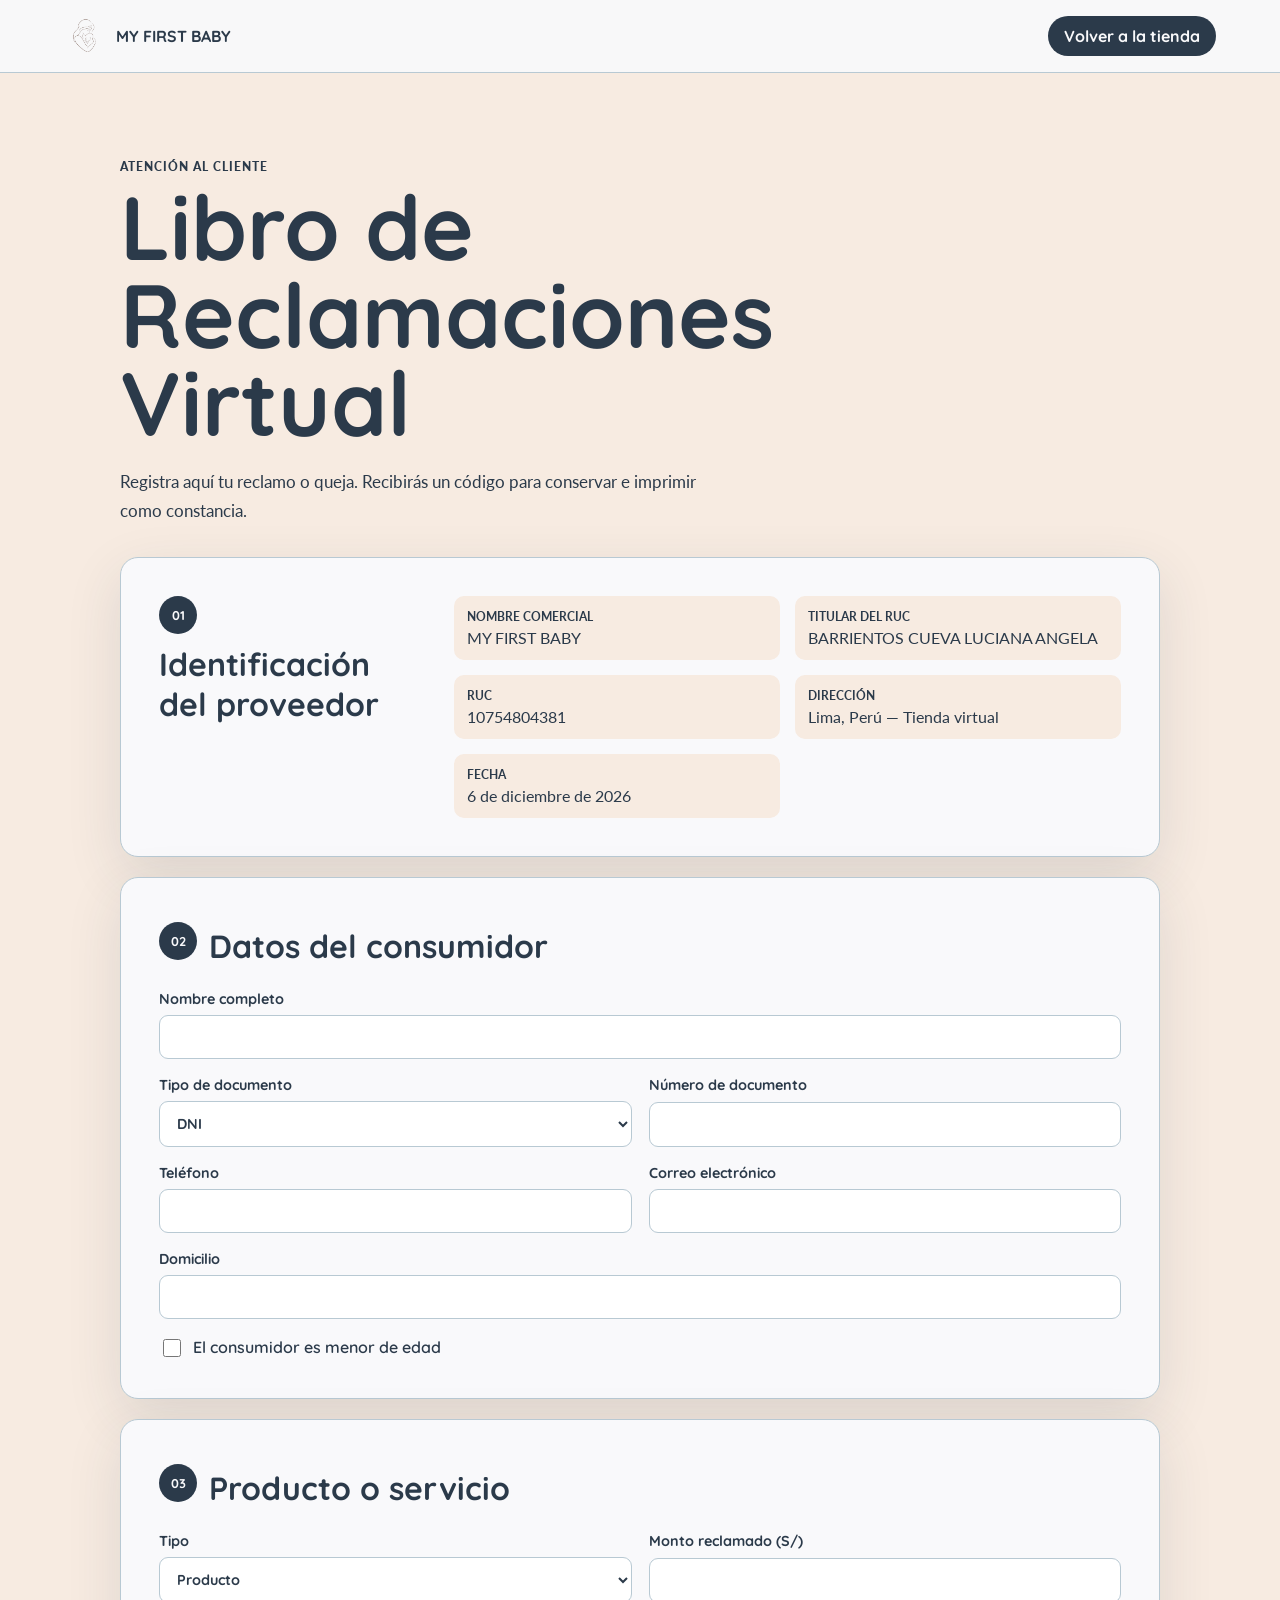
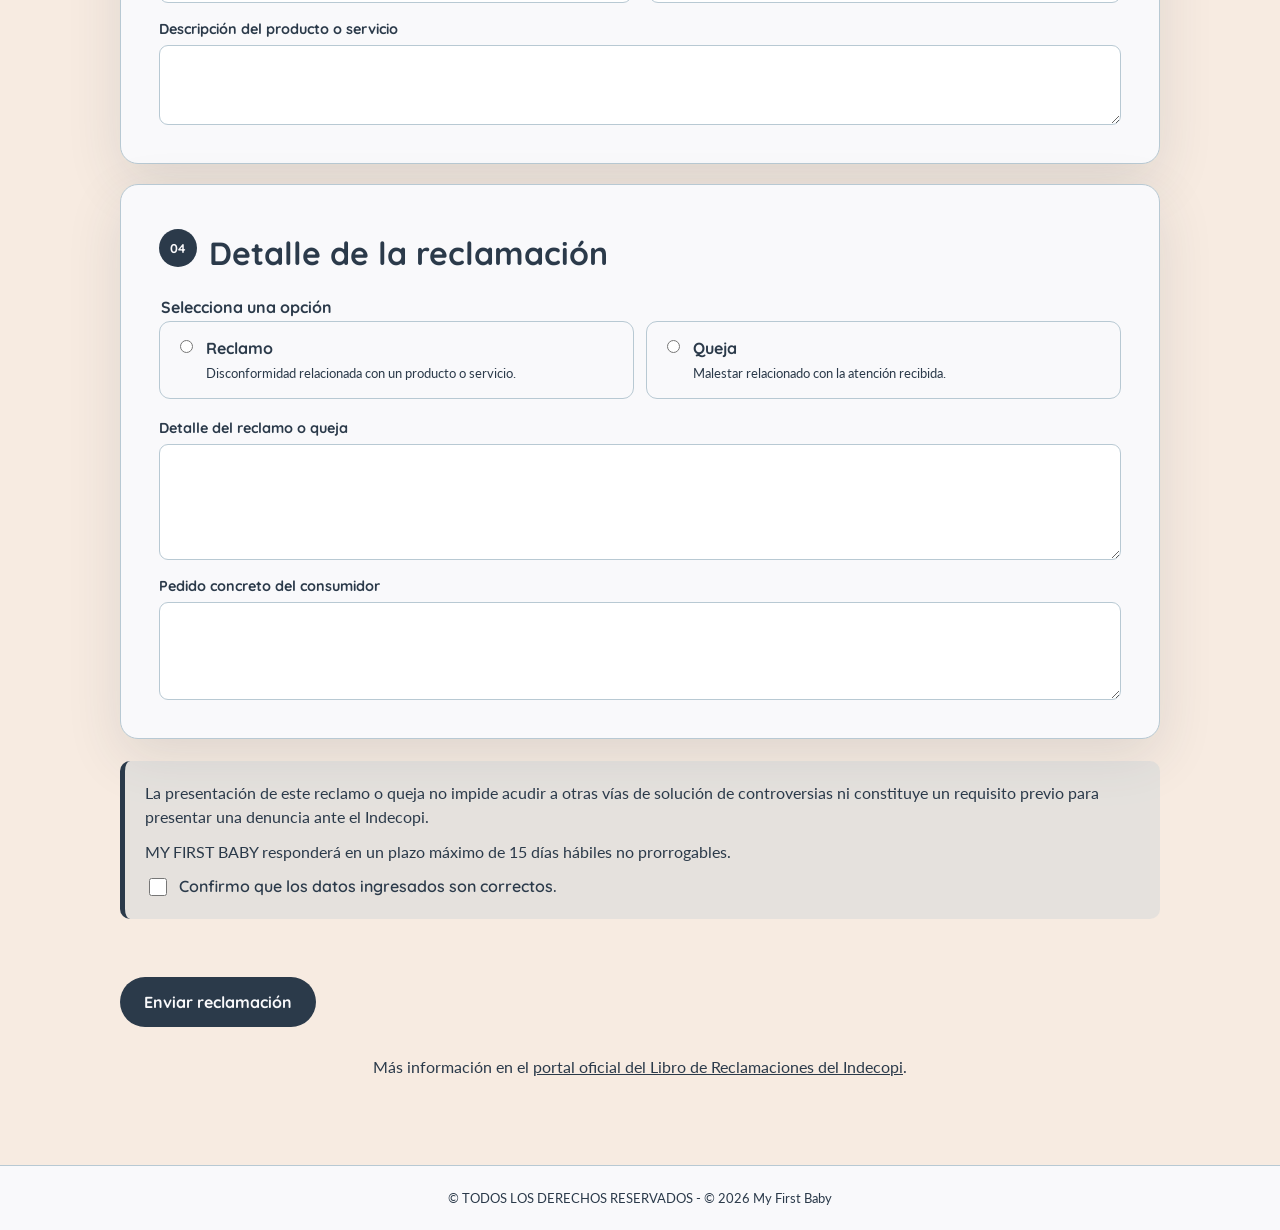
==== reclamaciones/index.html @ b9f46ca5 "Agrega Libro de Reclamaciones virtual" ====
<!DOCTYPE html>
<html lang="es">
  <head>
    <meta charset="UTF-8" />
    <meta name="viewport" content="width=device-width, initial-scale=1.0" />
    <meta name="description" content="Libro de Reclamaciones Virtual de MY FIRST BABY." />
    <title>Libro de Reclamaciones | MY FIRST BABY</title>
    <link rel="canonical" href="https://myfirstbabyshop.com/reclamaciones/" />
    <link rel="icon" type="image/png" href="../assets/logo-my-first-baby-sin-fondo.png" />
    <link rel="preconnect" href="https://fonts.googleapis.com" />
    <link rel="preconnect" href="https://fonts.gstatic.com" crossorigin />
    <link href="https://fonts.googleapis.com/css2?family=Lato:wght@400;700;900&family=Quicksand:wght@500;600;700&display=swap" rel="stylesheet" />
    <link rel="stylesheet" href="styles.css?v=20260911-1" />
  </head>
  <body>
    <header class="claims-header">
      <a href="/" class="claims-brand" aria-label="Volver a MY FIRST BABY">
        <img src="../assets/logo-my-first-baby-sin-fondo.png" alt="" />
        <span>MY FIRST BABY</span>
      </a>
      <a class="back-link" href="/">Volver a la tienda</a>
    </header>

    <main class="claims-main">
      <section class="claims-intro">
        <p class="eyebrow">Atenci&oacute;n al cliente</p>
        <h1>Libro de Reclamaciones Virtual</h1>
        <p>Registra aqu&iacute; tu reclamo o queja. Recibir&aacute;s un c&oacute;digo para conservar e imprimir como constancia.</p>
      </section>

      <section class="provider-card" aria-labelledby="providerTitle">
        <div>
          <p class="section-number">01</p>
          <h2 id="providerTitle">Identificaci&oacute;n del proveedor</h2>
        </div>
        <dl>
          <div><dt>Nombre comercial</dt><dd>MY FIRST BABY</dd></div>
          <div><dt>Titular del RUC</dt><dd>BARRIENTOS CUEVA LUCIANA ANGELA</dd></div>
          <div><dt>RUC</dt><dd>10754804381</dd></div>
          <div><dt>Direcci&oacute;n</dt><dd>Lima, Per&uacute; &mdash; Tienda virtual</dd></div>
          <div><dt>Fecha</dt><dd id="claimDate"></dd></div>
        </dl>
      </section>

      <form class="claims-form" id="claimsForm">
        <section class="form-section" aria-labelledby="consumerTitle">
          <div class="section-heading"><p class="section-number">02</p><h2 id="consumerTitle">Datos del consumidor</h2></div>
          <div class="form-grid">
            <label class="field field-wide">Nombre completo<input name="full_name" type="text" minlength="3" maxlength="120" autocomplete="name" required /></label>
            <label class="field">Tipo de documento<select name="document_type" required><option value="DNI">DNI</option><option value="CE">Carn&eacute; de extranjer&iacute;a</option><option value="Pasaporte">Pasaporte</option></select></label>
            <label class="field">N&uacute;mero de documento<input name="document_number" type="text" minlength="6" maxlength="20" inputmode="numeric" required /></label>
            <label class="field">Tel&eacute;fono<input name="phone" type="tel" minlength="6" maxlength="20" autocomplete="tel" required /></label>
            <label class="field">Correo electr&oacute;nico<input name="email" type="email" minlength="5" maxlength="120" autocomplete="email" required /></label>
            <label class="field field-wide">Domicilio<input name="address" type="text" minlength="3" maxlength="180" autocomplete="street-address" required /></label>
            <label class="check-field field-wide"><input id="isMinor" name="is_minor" type="checkbox" /> El consumidor es menor de edad</label>
            <label class="field field-wide is-hidden" id="representativeField">Nombre del padre, madre o representante<input name="representative_name" type="text" minlength="3" maxlength="120" /></label>
          </div>
        </section>

        <section class="form-section" aria-labelledby="purchaseTitle">
          <div class="section-heading"><p class="section-number">03</p><h2 id="purchaseTitle">Producto o servicio</h2></div>
          <div class="form-grid">
            <label class="field">Tipo<select name="item_type" required><option value="Producto">Producto</option><option value="Servicio">Servicio</option></select></label>
            <label class="field">Monto reclamado (S/)<input name="amount" type="number" min="0" max="999999.99" step="0.01" inputmode="decimal" required /></label>
            <label class="field field-wide">Descripci&oacute;n del producto o servicio<textarea name="item_description" rows="3" minlength="3" maxlength="500" required></textarea></label>
          </div>
        </section>

        <section class="form-section" aria-labelledby="claimTitle">
          <div class="section-heading"><p class="section-number">04</p><h2 id="claimTitle">Detalle de la reclamaci&oacute;n</h2></div>
          <fieldset class="claim-types">
            <legend>Selecciona una opci&oacute;n</legend>
            <label><input type="radio" name="claim_type" value="Reclamo" required /><span><strong>Reclamo</strong>Disconformidad relacionada con un producto o servicio.</span></label>
            <label><input type="radio" name="claim_type" value="Queja" required /><span><strong>Queja</strong>Malestar relacionado con la atenci&oacute;n recibida.</span></label>
          </fieldset>
          <div class="form-grid claim-textareas">
            <label class="field field-wide">Detalle del reclamo o queja<textarea name="detail" rows="5" minlength="3" maxlength="1500" required></textarea></label>
            <label class="field field-wide">Pedido concreto del consumidor<textarea name="request" rows="4" minlength="3" maxlength="1000" required></textarea></label>
          </div>
        </section>

        <section class="legal-note">
          <p>La presentaci&oacute;n de este reclamo o queja no impide acudir a otras v&iacute;as de soluci&oacute;n de controversias ni constituye un requisito previo para presentar una denuncia ante el Indecopi.</p>
          <p>MY FIRST BABY responder&aacute; en un plazo m&aacute;ximo de 15 d&iacute;as h&aacute;biles no prorrogables.</p>
          <label class="check-field"><input name="accepted" type="checkbox" required /> Confirmo que los datos ingresados son correctos.</label>
        </section>

        <p class="form-status" id="formStatus" role="status" aria-live="polite"></p>
        <button class="submit-claim" type="submit">Enviar reclamaci&oacute;n</button>
      </form>

      <section class="claim-confirmation is-hidden" id="claimConfirmation" aria-labelledby="confirmationTitle">
        <div class="confirmation-icon" aria-hidden="true">&#10003;</div>
        <p class="eyebrow">Registro completado</p>
        <h2 id="confirmationTitle">Tu reclamaci&oacute;n fue enviada</h2>
        <p>Guarda este c&oacute;digo para el seguimiento:</p>
        <strong class="tracking-code" id="trackingCode"></strong>
        <dl class="receipt-details" id="receiptDetails"></dl>
        <button class="print-button" id="printClaim" type="button">Imprimir constancia</button>
      </section>

      <p class="indecopi-note">M&aacute;s informaci&oacute;n en el <a href="https://consumidor.gob.pe/libro-de-reclamaciones/" target="_blank" rel="noreferrer">portal oficial del Libro de Reclamaciones del Indecopi</a>.</p>
    </main>

    <footer class="claims-footer">&copy; TODOS LOS DERECHOS RESERVADOS - &copy; 2026 My First Baby</footer>
    <script src="script.js?v=20260911-1"></script>
  </body>
</html>
---- reclamaciones/styles.css ----
:root {
  --navy: #2b3a4a;
  --blue: #b8c9d3;
  --cream: #f7ebe1;
  --white: #f9f9fb;
  --danger: #9b3131;
  --shadow: 0 18px 55px rgba(43, 58, 74, .12);
}

* { box-sizing: border-box; }
html { scroll-behavior: smooth; }
body { margin: 0; background: var(--cream); color: var(--navy); font-family: "Lato", Arial, sans-serif; }
a { color: inherit; }
h1, h2, button, .claims-brand, .section-number, label, legend { font-family: "Quicksand", Arial, sans-serif; }

.claims-header { display: flex; align-items: center; justify-content: space-between; gap: 20px; padding: 15px clamp(18px, 5vw, 70px); border-bottom: 1px solid var(--blue); background: rgba(249, 249, 251, .94); }
.claims-brand { display: inline-flex; align-items: center; gap: 10px; color: var(--navy); font-weight: 700; text-decoration: none; }
.claims-brand img { width: 42px; height: 42px; object-fit: contain; }
.back-link { padding: 10px 16px; border-radius: 999px; background: var(--navy); color: var(--white); font-family: "Quicksand", Arial, sans-serif; font-weight: 700; text-decoration: none; }

.claims-main { width: min(1040px, calc(100% - 32px)); margin: 0 auto; padding: clamp(42px, 7vw, 86px) 0; }
.claims-intro { max-width: 780px; margin-bottom: 32px; }
.eyebrow { margin: 0 0 9px; font-size: .78rem; font-weight: 900; letter-spacing: .08em; text-transform: uppercase; }
.claims-intro h1 { margin: 0; font-size: clamp(2.7rem, 7vw, 5.8rem); line-height: .98; }
.claims-intro > p:last-child { max-width: 62ch; margin: 22px 0 0; font-size: 1.08rem; line-height: 1.65; }

.provider-card, .form-section, .claim-confirmation { margin-bottom: 20px; padding: clamp(22px, 4vw, 38px); border: 1px solid var(--blue); border-radius: 18px; background: var(--white); box-shadow: var(--shadow); }
.provider-card { display: grid; grid-template-columns: minmax(220px, .8fr) 2fr; gap: 28px; }
.section-heading { display: flex; align-items: center; gap: 12px; margin-bottom: 24px; }
.section-number { display: grid; width: 38px; height: 38px; flex: 0 0 auto; place-items: center; margin: 0; border-radius: 50%; background: var(--navy); color: var(--white); font-size: .8rem; font-weight: 700; }
.provider-card h2, .section-heading h2 { margin: 10px 0 0; font-size: clamp(1.4rem, 3vw, 2rem); }
.provider-card dl { display: grid; grid-template-columns: repeat(2, minmax(0, 1fr)); gap: 15px; margin: 0; }
.provider-card dl div { padding: 13px; border-radius: 10px; background: var(--cream); }
dt { margin-bottom: 4px; font-size: .76rem; font-weight: 700; text-transform: uppercase; }
dd { margin: 0; }

.form-grid { display: grid; grid-template-columns: repeat(2, minmax(0, 1fr)); gap: 17px; }
.field { display: grid; gap: 7px; font-size: .9rem; font-weight: 700; }
.field-wide { grid-column: 1 / -1; }
.field input, .field select, .field textarea { width: 100%; border: 1px solid var(--blue); border-radius: 9px; padding: 12px 13px; background: #fff; color: var(--navy); font: inherit; }
.field input:focus, .field select:focus, .field textarea:focus { border-color: var(--navy); outline: 3px solid rgba(184, 201, 211, .48); }
.field textarea { resize: vertical; }
.check-field { display: flex; align-items: flex-start; gap: 9px; font-weight: 600; line-height: 1.45; }
.check-field input { width: 18px; height: 18px; flex: 0 0 auto; accent-color: var(--navy); }
.is-hidden { display: none !important; }

.claim-types { display: grid; grid-template-columns: repeat(2, minmax(0, 1fr)); gap: 12px; margin: 0 0 20px; padding: 0; border: 0; }
.claim-types legend { grid-column: 1 / -1; margin-bottom: 4px; font-weight: 700; }
.claim-types label { display: flex; align-items: flex-start; gap: 10px; padding: 15px; border: 1px solid var(--blue); border-radius: 11px; cursor: pointer; }
.claim-types input { margin-top: 3px; accent-color: var(--navy); }
.claim-types span { display: grid; gap: 4px; font-family: "Lato", Arial, sans-serif; font-size: .84rem; font-weight: 400; line-height: 1.4; }
.claim-types strong { font-family: "Quicksand", Arial, sans-serif; font-size: 1rem; }
.legal-note { margin: 22px 0; padding: 20px; border-left: 5px solid var(--navy); border-radius: 10px; background: rgba(184, 201, 211, .3); }
.legal-note p { margin: 0 0 10px; line-height: 1.55; }
.form-status { min-height: 24px; margin: 12px 0; color: var(--danger); }
.submit-claim, .print-button { min-height: 50px; border: 0; border-radius: 999px; padding: 0 24px; background: var(--navy); color: var(--white); font-size: 1rem; font-weight: 700; cursor: pointer; }
.submit-claim:disabled { opacity: .58; cursor: wait; }

.claim-confirmation { text-align: center; }
.confirmation-icon { display: grid; width: 58px; height: 58px; place-items: center; margin: 0 auto 14px; border-radius: 50%; background: var(--navy); color: var(--white); font-size: 1.8rem; }
.claim-confirmation h2 { margin: 7px 0; font-size: clamp(1.8rem, 4vw, 2.8rem); }
.tracking-code { display: block; margin: 15px 0 24px; font-family: "Quicksand", Arial, sans-serif; font-size: clamp(1.35rem, 4vw, 2.1rem); }
.receipt-details { display: grid; grid-template-columns: repeat(2, minmax(0, 1fr)); gap: 10px; max-width: 760px; margin: 0 auto 24px; text-align: left; }
.receipt-details div { padding: 12px; border-radius: 9px; background: var(--cream); }
.indecopi-note { margin: 28px 0 0; text-align: center; line-height: 1.5; }
.claims-footer { padding: 24px; border-top: 1px solid var(--blue); background: var(--white); text-align: center; font-size: .84rem; }

@media (max-width: 700px) {
  .provider-card, .form-grid, .claim-types { grid-template-columns: 1fr; }
  .provider-card dl, .receipt-details { grid-template-columns: 1fr; }
  .claims-header { align-items: flex-start; }
  .claims-brand span { font-size: .9rem; }
  .back-link { font-size: .8rem; }
}

@media print {
  body { background: #fff; }
  .claims-header, .claims-intro, .provider-card, .claims-form, .indecopi-note, .claims-footer, .print-button { display: none !important; }
  .claims-main { width: 100%; padding: 0; }
  .claim-confirmation { display: block !important; border: 0; box-shadow: none; }
}

@media (prefers-reduced-motion: reduce) { * { scroll-behavior: auto !important; } }
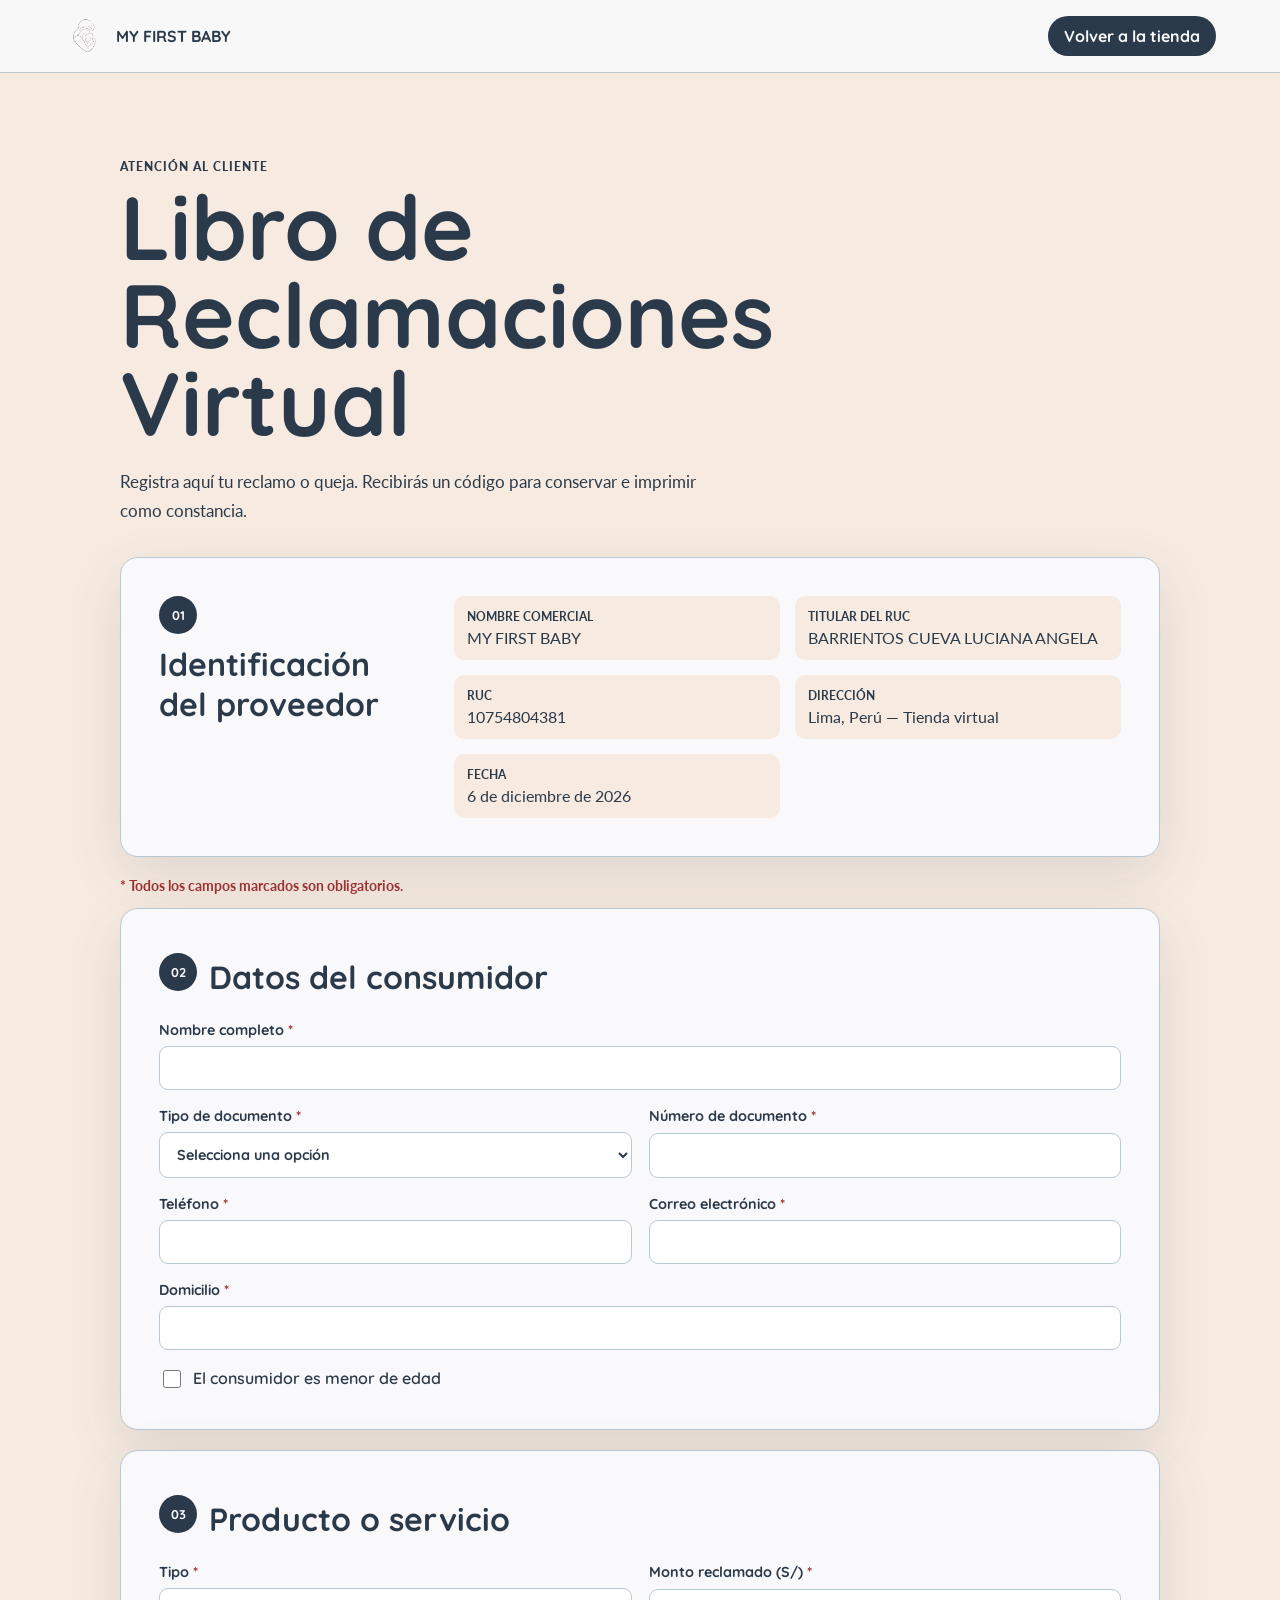
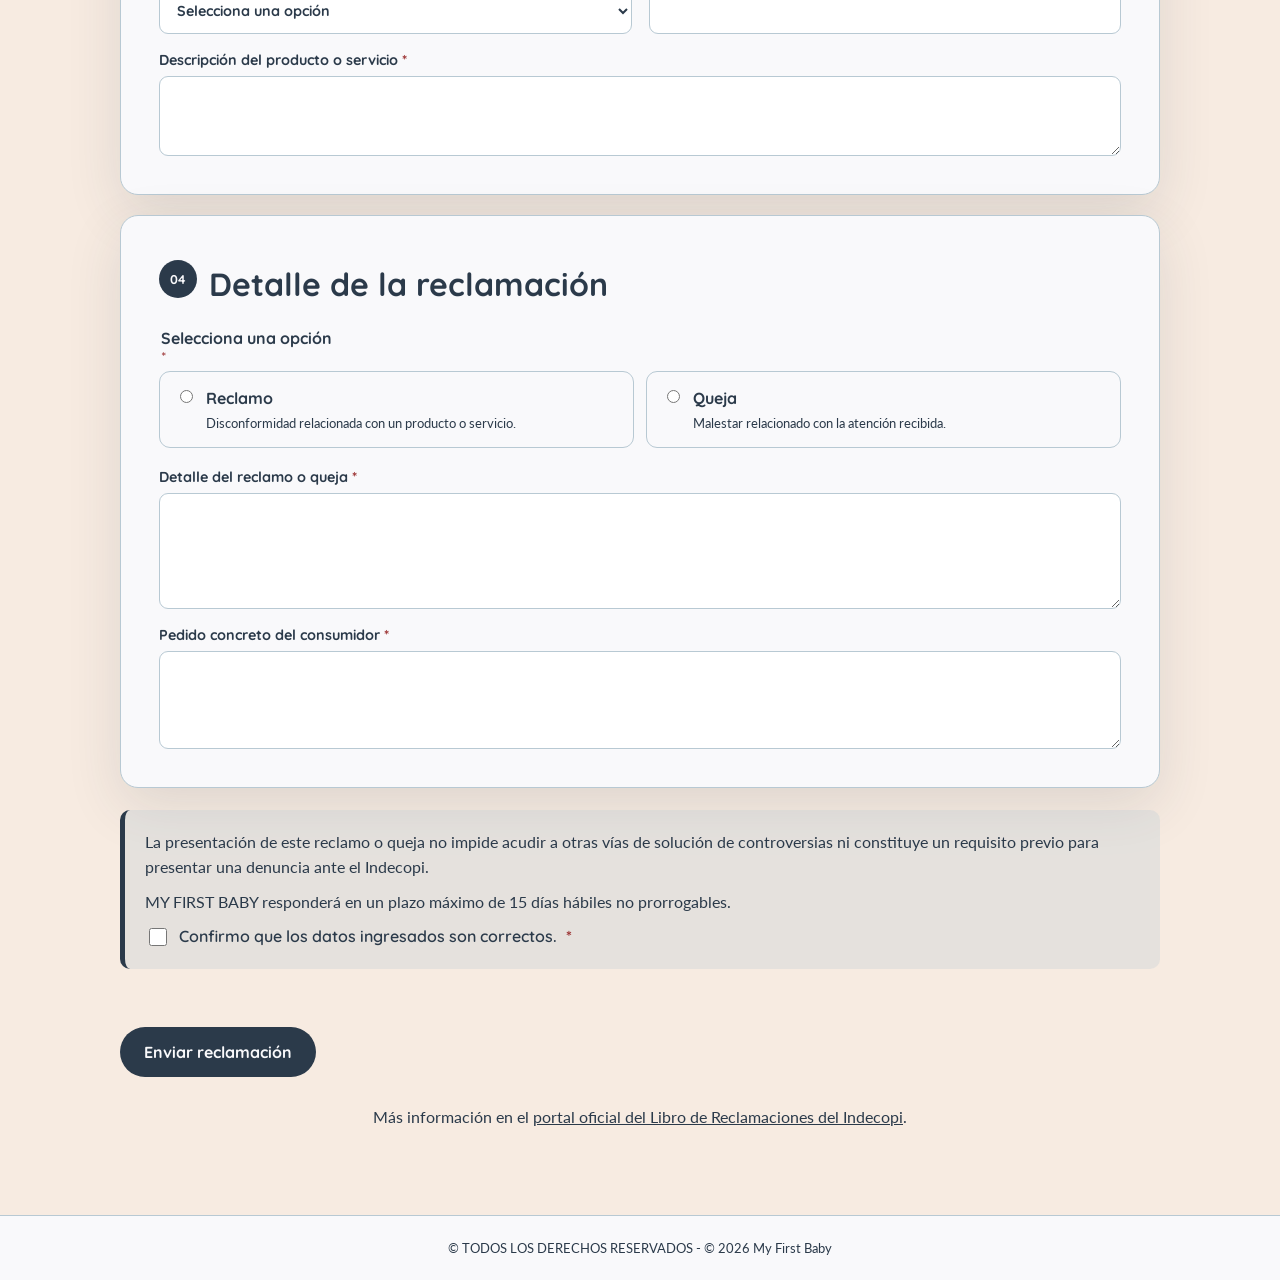
==== commit 02fb39f8: "Refuerza campos obligatorios en reclamaciones" ====
--- a/reclamaciones/index.html
+++ b/reclamaciones/index.html
@@ -10,7 +10,7 @@
     <link rel="preconnect" href="https://fonts.googleapis.com" />
     <link rel="preconnect" href="https://fonts.gstatic.com" crossorigin />
     <link href="https://fonts.googleapis.com/css2?family=Lato:wght@400;700;900&family=Quicksand:wght@500;600;700&display=swap" rel="stylesheet" />
-    <link rel="stylesheet" href="styles.css?v=20260911-1" />
+    <link rel="stylesheet" href="styles.css?v=20260911-2" />
   </head>
   <body>
     <header class="claims-header">
@@ -43,46 +43,47 @@
       </section>
 
       <form class="claims-form" id="claimsForm">
+        <p class="required-note"><span aria-hidden="true">*</span> Todos los campos marcados son obligatorios.</p>
         <section class="form-section" aria-labelledby="consumerTitle">
           <div class="section-heading"><p class="section-number">02</p><h2 id="consumerTitle">Datos del consumidor</h2></div>
           <div class="form-grid">
-            <label class="field field-wide">Nombre completo<input name="full_name" type="text" minlength="3" maxlength="120" autocomplete="name" required /></label>
-            <label class="field">Tipo de documento<select name="document_type" required><option value="DNI">DNI</option><option value="CE">Carn&eacute; de extranjer&iacute;a</option><option value="Pasaporte">Pasaporte</option></select></label>
-            <label class="field">N&uacute;mero de documento<input name="document_number" type="text" minlength="6" maxlength="20" inputmode="numeric" required /></label>
-            <label class="field">Tel&eacute;fono<input name="phone" type="tel" minlength="6" maxlength="20" autocomplete="tel" required /></label>
-            <label class="field">Correo electr&oacute;nico<input name="email" type="email" minlength="5" maxlength="120" autocomplete="email" required /></label>
-            <label class="field field-wide">Domicilio<input name="address" type="text" minlength="3" maxlength="180" autocomplete="street-address" required /></label>
+            <label class="field field-wide"><span>Nombre completo <span class="required-mark" aria-hidden="true">*</span></span><input name="full_name" type="text" minlength="3" maxlength="120" autocomplete="name" required /></label>
+            <label class="field"><span>Tipo de documento <span class="required-mark" aria-hidden="true">*</span></span><select name="document_type" required><option value="" selected disabled>Selecciona una opci&oacute;n</option><option value="DNI">DNI</option><option value="CE">Carn&eacute; de extranjer&iacute;a</option><option value="Pasaporte">Pasaporte</option></select></label>
+            <label class="field"><span>N&uacute;mero de documento <span class="required-mark" aria-hidden="true">*</span></span><input name="document_number" type="text" minlength="6" maxlength="20" required /></label>
+            <label class="field"><span>Tel&eacute;fono <span class="required-mark" aria-hidden="true">*</span></span><input name="phone" type="tel" minlength="6" maxlength="20" autocomplete="tel" required /></label>
+            <label class="field"><span>Correo electr&oacute;nico <span class="required-mark" aria-hidden="true">*</span></span><input name="email" type="email" minlength="5" maxlength="120" autocomplete="email" required /></label>
+            <label class="field field-wide"><span>Domicilio <span class="required-mark" aria-hidden="true">*</span></span><input name="address" type="text" minlength="3" maxlength="180" autocomplete="street-address" required /></label>
             <label class="check-field field-wide"><input id="isMinor" name="is_minor" type="checkbox" /> El consumidor es menor de edad</label>
-            <label class="field field-wide is-hidden" id="representativeField">Nombre del padre, madre o representante<input name="representative_name" type="text" minlength="3" maxlength="120" /></label>
+            <label class="field field-wide is-hidden" id="representativeField"><span>Nombre del padre, madre o representante <span class="required-mark" aria-hidden="true">*</span></span><input name="representative_name" type="text" minlength="3" maxlength="120" /></label>
           </div>
         </section>
 
         <section class="form-section" aria-labelledby="purchaseTitle">
           <div class="section-heading"><p class="section-number">03</p><h2 id="purchaseTitle">Producto o servicio</h2></div>
           <div class="form-grid">
-            <label class="field">Tipo<select name="item_type" required><option value="Producto">Producto</option><option value="Servicio">Servicio</option></select></label>
-            <label class="field">Monto reclamado (S/)<input name="amount" type="number" min="0" max="999999.99" step="0.01" inputmode="decimal" required /></label>
-            <label class="field field-wide">Descripci&oacute;n del producto o servicio<textarea name="item_description" rows="3" minlength="3" maxlength="500" required></textarea></label>
+            <label class="field"><span>Tipo <span class="required-mark" aria-hidden="true">*</span></span><select name="item_type" required><option value="" selected disabled>Selecciona una opci&oacute;n</option><option value="Producto">Producto</option><option value="Servicio">Servicio</option></select></label>
+            <label class="field"><span>Monto reclamado (S/) <span class="required-mark" aria-hidden="true">*</span></span><input name="amount" type="number" min="0" max="999999.99" step="0.01" inputmode="decimal" required /></label>
+            <label class="field field-wide"><span>Descripci&oacute;n del producto o servicio <span class="required-mark" aria-hidden="true">*</span></span><textarea name="item_description" rows="3" minlength="3" maxlength="500" required></textarea></label>
           </div>
         </section>
 
         <section class="form-section" aria-labelledby="claimTitle">
           <div class="section-heading"><p class="section-number">04</p><h2 id="claimTitle">Detalle de la reclamaci&oacute;n</h2></div>
           <fieldset class="claim-types">
-            <legend>Selecciona una opci&oacute;n</legend>
+            <legend>Selecciona una opci&oacute;n <span class="required-mark" aria-hidden="true">*</span></legend>
             <label><input type="radio" name="claim_type" value="Reclamo" required /><span><strong>Reclamo</strong>Disconformidad relacionada con un producto o servicio.</span></label>
             <label><input type="radio" name="claim_type" value="Queja" required /><span><strong>Queja</strong>Malestar relacionado con la atenci&oacute;n recibida.</span></label>
           </fieldset>
           <div class="form-grid claim-textareas">
-            <label class="field field-wide">Detalle del reclamo o queja<textarea name="detail" rows="5" minlength="3" maxlength="1500" required></textarea></label>
-            <label class="field field-wide">Pedido concreto del consumidor<textarea name="request" rows="4" minlength="3" maxlength="1000" required></textarea></label>
+            <label class="field field-wide"><span>Detalle del reclamo o queja <span class="required-mark" aria-hidden="true">*</span></span><textarea name="detail" rows="5" minlength="3" maxlength="1500" required></textarea></label>
+            <label class="field field-wide"><span>Pedido concreto del consumidor <span class="required-mark" aria-hidden="true">*</span></span><textarea name="request" rows="4" minlength="3" maxlength="1000" required></textarea></label>
           </div>
         </section>
 
         <section class="legal-note">
           <p>La presentaci&oacute;n de este reclamo o queja no impide acudir a otras v&iacute;as de soluci&oacute;n de controversias ni constituye un requisito previo para presentar una denuncia ante el Indecopi.</p>
           <p>MY FIRST BABY responder&aacute; en un plazo m&aacute;ximo de 15 d&iacute;as h&aacute;biles no prorrogables.</p>
-          <label class="check-field"><input name="accepted" type="checkbox" required /> Confirmo que los datos ingresados son correctos.</label>
+          <label class="check-field"><input name="accepted" type="checkbox" required /> Confirmo que los datos ingresados son correctos. <span class="required-mark" aria-hidden="true">*</span></label>
         </section>
 
         <p class="form-status" id="formStatus" role="status" aria-live="polite"></p>
--- a/reclamaciones/styles.css
+++ b/reclamaciones/styles.css
@@ -34,6 +34,8 @@
 dt { margin-bottom: 4px; font-size: .76rem; font-weight: 700; text-transform: uppercase; }
 dd { margin: 0; }
 
+.required-note { margin: 0 0 14px; color: var(--danger); font-size: .9rem; font-weight: 700; }
+.required-mark { color: var(--danger); font-weight: 900; }
 .form-grid { display: grid; grid-template-columns: repeat(2, minmax(0, 1fr)); gap: 17px; }
 .field { display: grid; gap: 7px; font-size: .9rem; font-weight: 700; }
 .field-wide { grid-column: 1 / -1; }
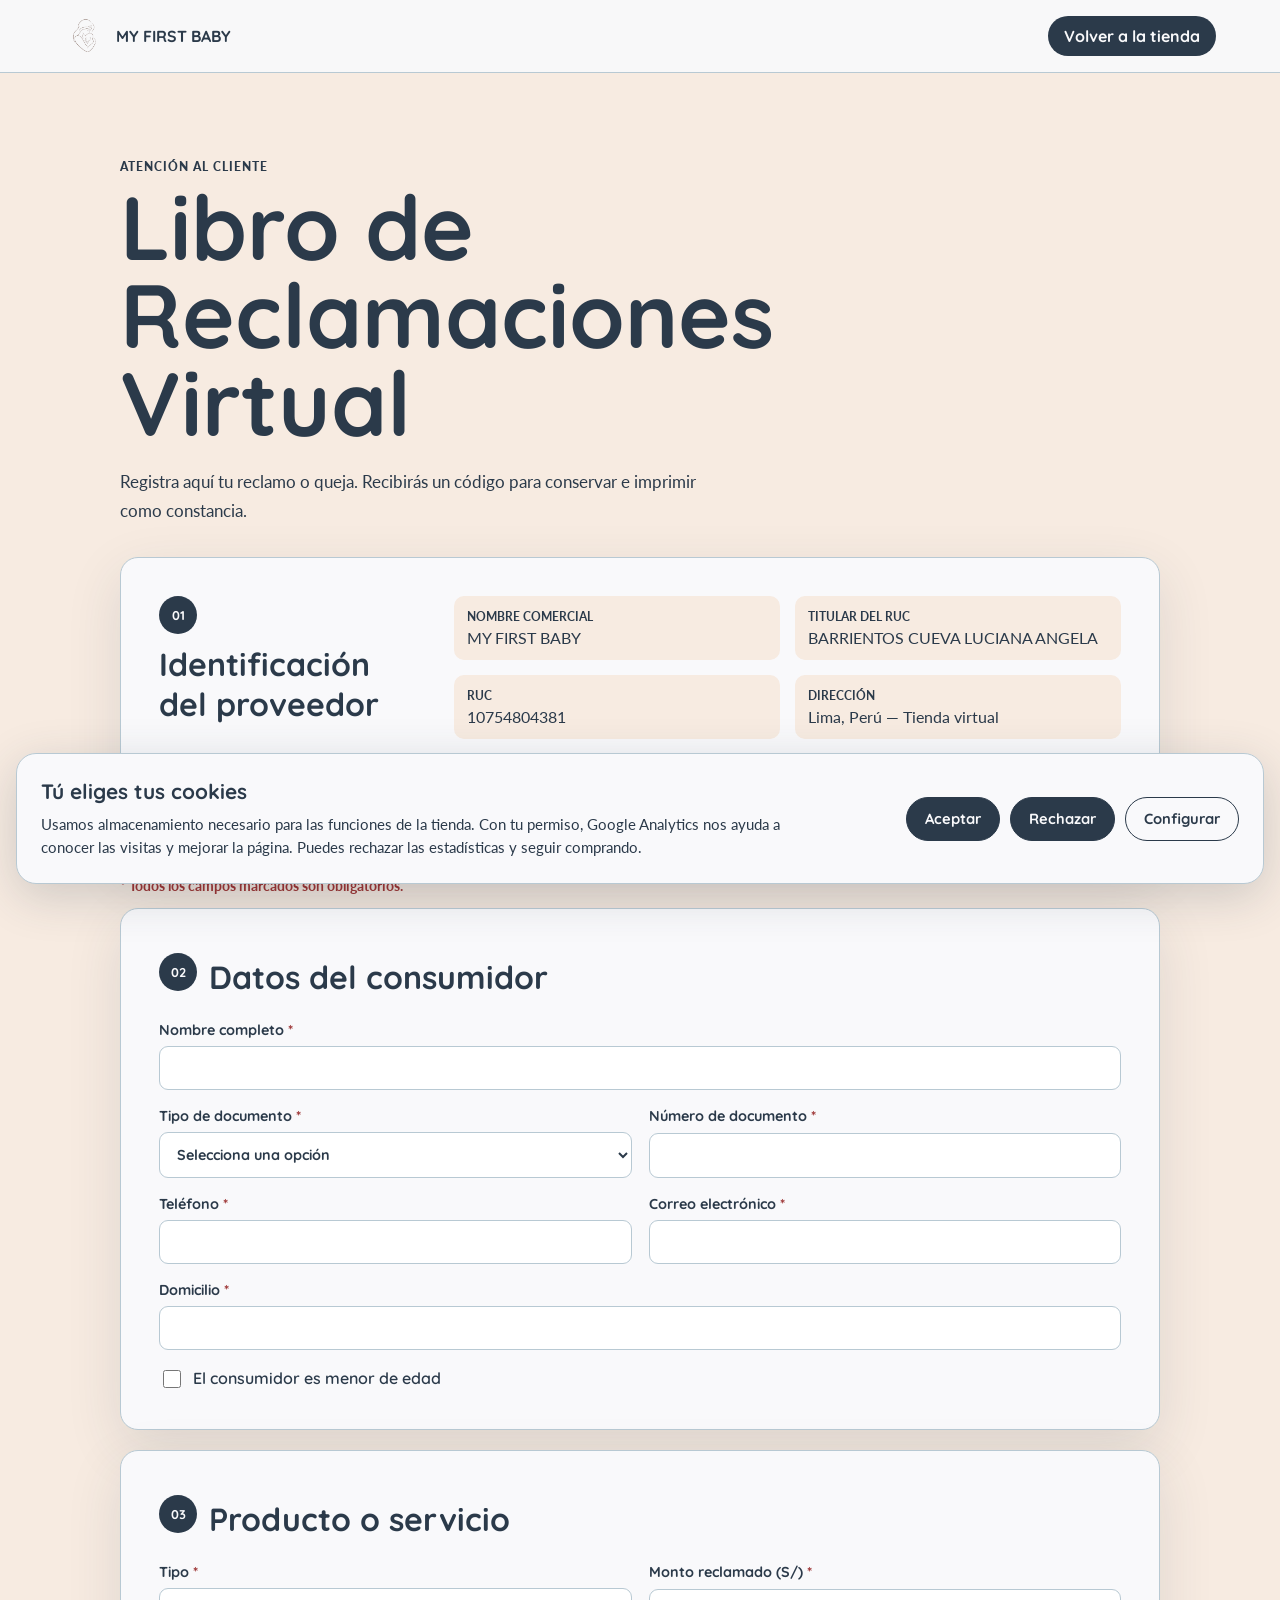
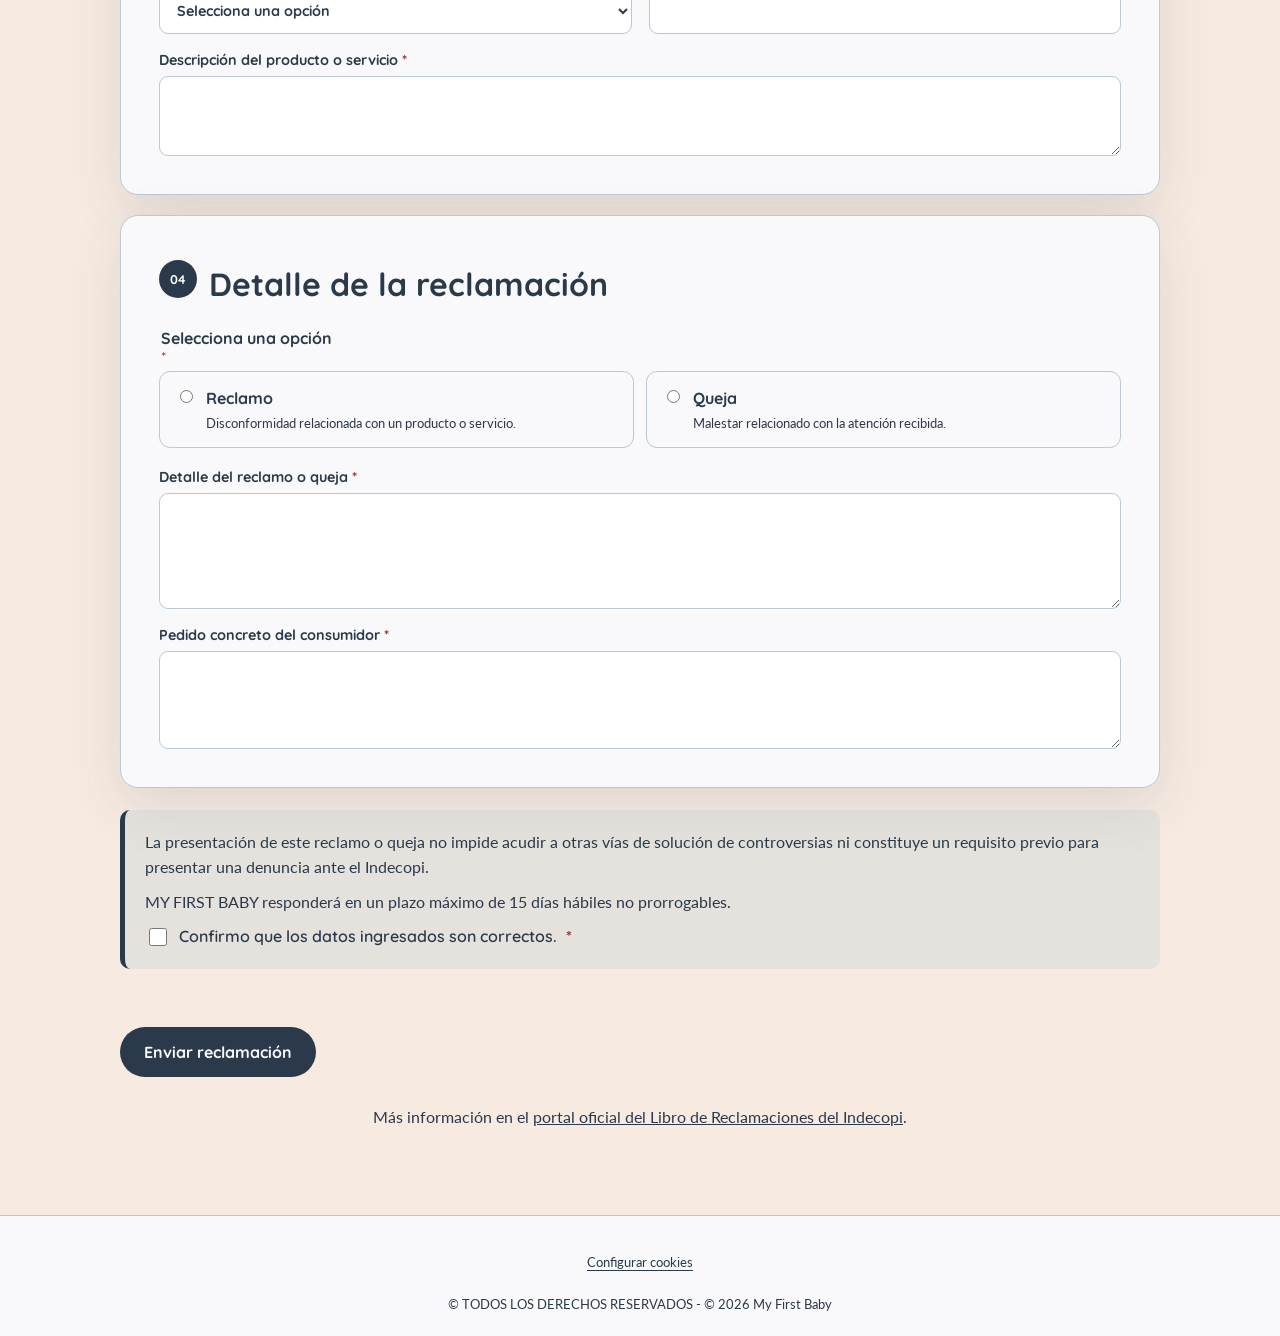
==== commit 0287a635: "Integra Google Analytics con consentimiento de cookies" ====
--- a/reclamaciones/index.html
+++ b/reclamaciones/index.html
@@ -11,6 +11,8 @@
     <link rel="preconnect" href="https://fonts.gstatic.com" crossorigin />
     <link href="https://fonts.googleapis.com/css2?family=Lato:wght@400;700;900&family=Quicksand:wght@500;600;700&display=swap" rel="stylesheet" />
     <link rel="stylesheet" href="styles.css?v=20260911-2" />
+    <link rel="stylesheet" href="../cookie-consent.css?v=20261102-1" />
+    <script src="../cookie-consent.js?v=20261102-1" defer></script>
   </head>
   <body>
     <header class="claims-header">
@@ -103,7 +105,7 @@
       <p class="indecopi-note">M&aacute;s informaci&oacute;n en el <a href="https://consumidor.gob.pe/libro-de-reclamaciones/" target="_blank" rel="noreferrer">portal oficial del Libro de Reclamaciones del Indecopi</a>.</p>
     </main>
 
-    <footer class="claims-footer">&copy; TODOS LOS DERECHOS RESERVADOS - &copy; 2026 My First Baby</footer>
+    <footer class="claims-footer"><button class="cookie-settings-link" type="button" data-cookie-settings hidden>Configurar cookies</button>&copy; TODOS LOS DERECHOS RESERVADOS - &copy; 2026 My First Baby</footer>
     <script src="script.js?v=20260911-1"></script>
   </body>
 </html>
--- a/cookie-consent.css
+++ b/cookie-consent.css
@@ -0,0 +1,127 @@
+.cookie-banner,
+.cookie-dialog {
+  box-sizing: border-box;
+  color: #2b3a4a;
+  background: #f9f9fb;
+  font-family: "Lato", Arial, sans-serif;
+  font-size: 1rem;
+  line-height: 1.5;
+  box-shadow: 0 12px 48px rgba(43, 58, 74, .2);
+}
+
+.cookie-banner[hidden],
+.cookie-settings-link[hidden] { display: none; }
+
+.cookie-banner {
+  position: fixed;
+  inset: auto 16px max(16px, env(safe-area-inset-bottom));
+  z-index: 1000;
+  display: flex;
+  align-items: center;
+  justify-content: space-between;
+  gap: 24px;
+  max-height: 65vh;
+  overflow-y: auto;
+  padding: 24px;
+  border: 1px solid #b8c9d3;
+  border-radius: 20px;
+}
+
+.cookie-banner h2,
+.cookie-dialog h2,
+.cookie-dialog h3 {
+  margin: 0 0 8px;
+  color: #2b3a4a;
+  font-family: "Quicksand", Arial, sans-serif;
+  line-height: 1.3;
+}
+
+.cookie-banner h2, .cookie-dialog h2 { font-size: 1.3rem; }
+.cookie-dialog h3 { font-size: 1rem; }
+.cookie-banner p, .cookie-dialog p { margin: 0; }
+.cookie-banner-copy { max-width: 740px; }
+.cookie-banner-copy p { font-size: .95rem; }
+.cookie-actions { display: flex; flex-wrap: wrap; gap: 10px; }
+.cookie-banner .cookie-actions { flex-shrink: 0; }
+
+.cookie-button {
+  min-height: 44px;
+  padding: 10px 18px;
+  border: 1px solid #2b3a4a;
+  border-radius: 999px;
+  background: #2b3a4a;
+  color: #f9f9fb;
+  font: 700 .92rem "Quicksand", Arial, sans-serif;
+  cursor: pointer;
+}
+
+.cookie-button:hover { background: #40556b; }
+.cookie-button-outline { background: transparent; color: #2b3a4a; }
+.cookie-button-outline:hover { background: #f7ebe1; }
+.cookie-button:focus-visible,
+.cookie-settings-link:focus-visible,
+.cookie-close:focus-visible,
+.cookie-dialog input:focus-visible,
+.cookie-dialog a:focus-visible { outline: 3px solid #2b3a4a; outline-offset: 4px; }
+
+.cookie-settings-link {
+  display: block;
+  min-height: 44px;
+  margin: 0 0 12px;
+  padding: 8px 0;
+  border: 0;
+  background: transparent;
+  color: #2b3a4a;
+  font: inherit;
+  text-decoration: underline;
+  text-underline-offset: 3px;
+  cursor: pointer;
+}
+.claims-footer .cookie-settings-link { margin-inline: auto; }
+
+.cookie-dialog {
+  width: min(580px, calc(100vw - 32px));
+  max-height: calc(100dvh - 32px);
+  padding: 28px;
+  border: 1px solid #b8c9d3;
+  border-radius: 20px;
+  overflow: auto;
+}
+.cookie-dialog::backdrop { background: rgba(43, 58, 74, .5); }
+.cookie-dialog-heading { display: flex; align-items: start; justify-content: space-between; gap: 12px; }
+.cookie-close {
+  flex-shrink: 0;
+  width: 44px;
+  height: 44px;
+  margin: -10px -10px 0 0;
+  padding: 0;
+  border: 0;
+  border-radius: 50%;
+  background: #f7ebe1;
+  color: #2b3a4a;
+  font-size: 1.8rem;
+  cursor: pointer;
+}
+.cookie-category { display: flex; align-items: center; gap: 20px; padding: 20px 0; border-bottom: 1px solid #b8c9d3; }
+.cookie-category > div { flex: 1; }
+.cookie-category p, .cookie-dialog .cookie-details { font-size: .9rem; }
+.cookie-required { max-width: 80px; font-size: .8rem; font-weight: 700; text-align: center; }
+.cookie-category input { flex-shrink: 0; width: 28px; height: 28px; accent-color: #2b3a4a; cursor: pointer; }
+.cookie-dialog .cookie-details { margin: 18px 0; }
+.cookie-dialog a { color: #2b3a4a; text-decoration: underline; }
+.cookie-dialog code { overflow-wrap: anywhere; }
+.cookie-status { position: absolute; width: 1px; height: 1px; padding: 0; margin: -1px; overflow: hidden; clip-path: inset(50%); white-space: nowrap; }
+
+@media (max-width: 1100px) {
+  .cookie-banner { align-items: stretch; flex-direction: column; gap: 16px; }
+}
+@media (max-width: 600px) {
+  .cookie-banner { inset-inline: 10px; padding: 18px; }
+  .cookie-banner .cookie-actions { display: grid; grid-template-columns: 1fr 1fr; }
+  .cookie-banner [data-cookie-configure] { grid-column: 1 / -1; }
+  .cookie-dialog { padding: 22px; }
+  .cookie-dialog .cookie-actions { flex-direction: column; }
+}
+@media print {
+  .cookie-banner, .cookie-dialog, .cookie-settings-link, .cookie-status { display: none !important; }
+}
